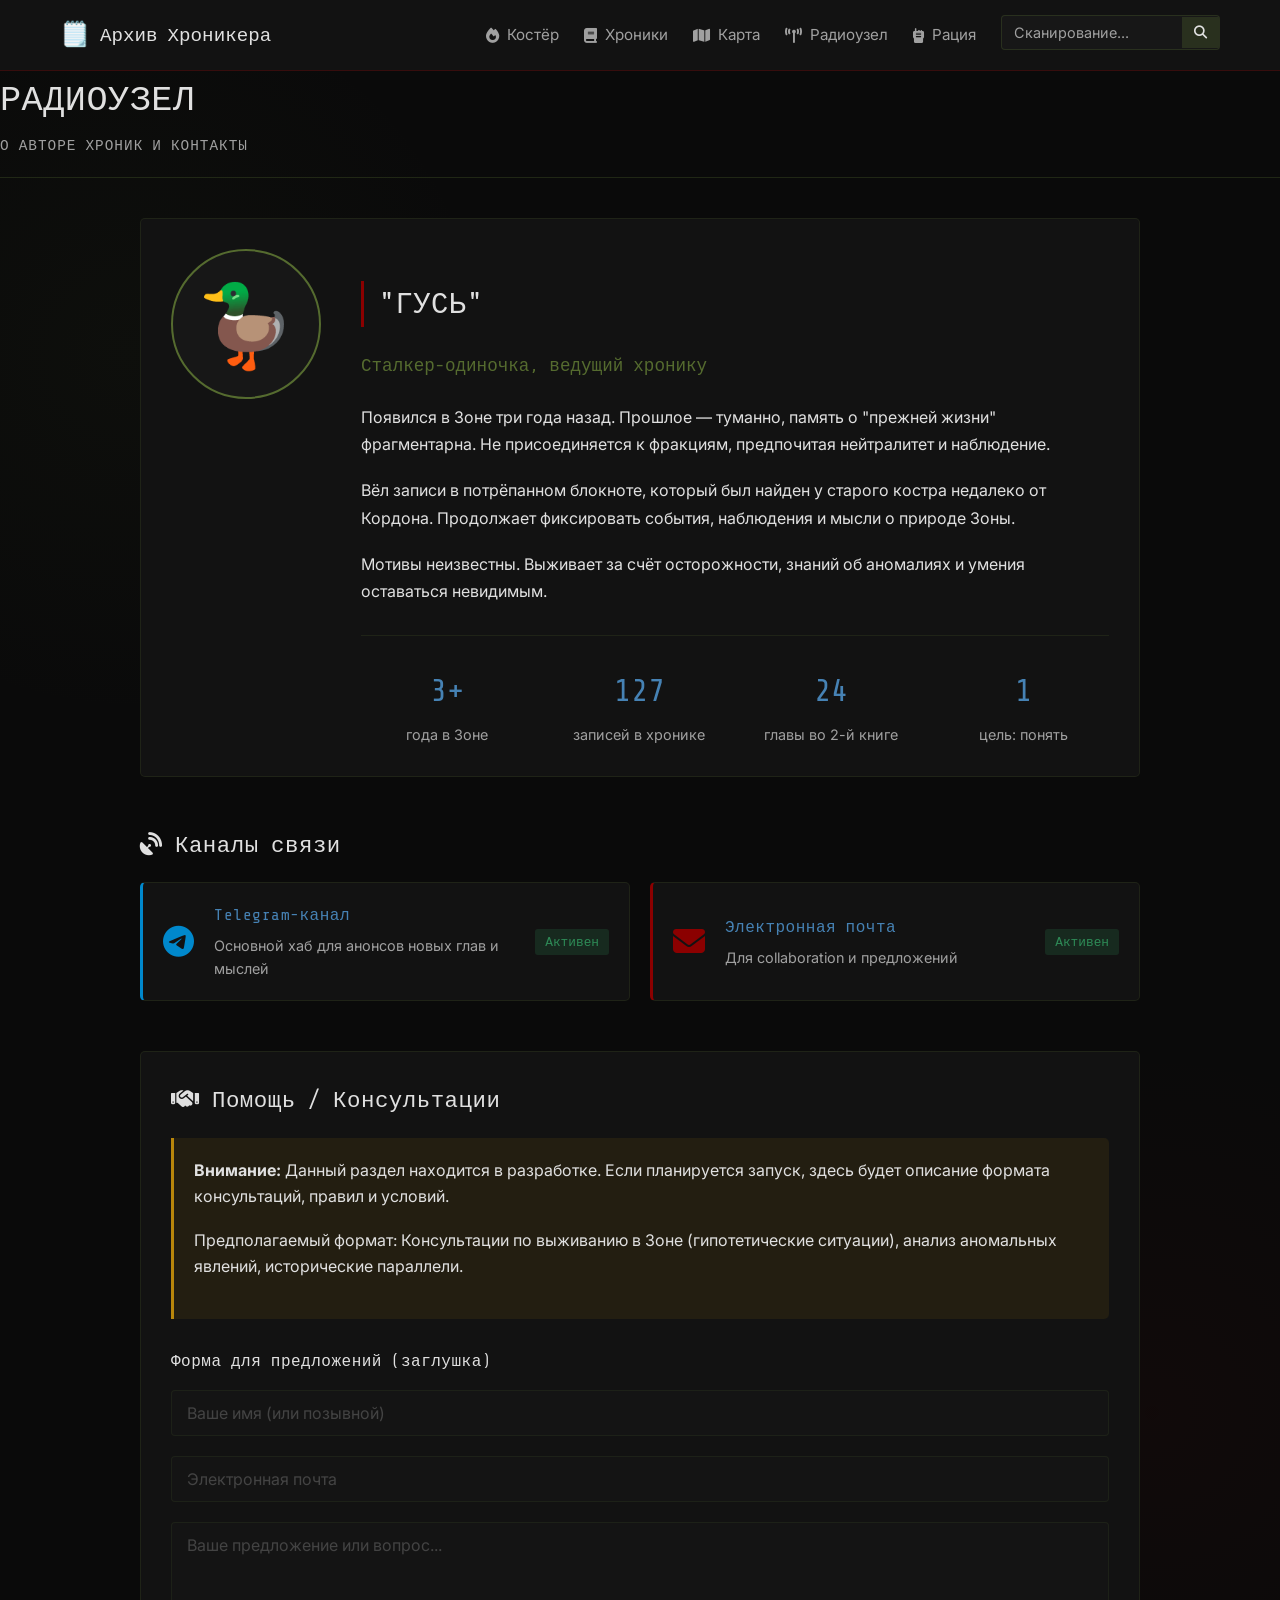
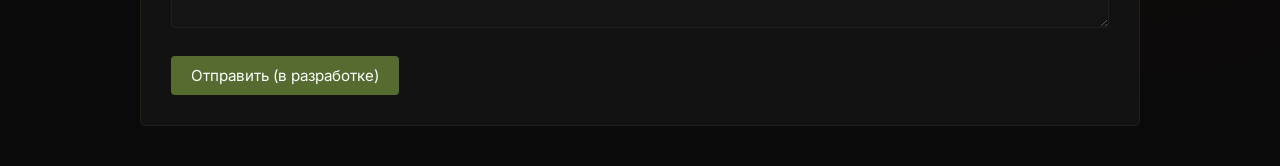
==== author.html @ e837e948 "Add files via upload" ====
<!DOCTYPE html>
<html lang="ru">
<head>
    <meta charset="UTF-8">
    <meta name="viewport" content="width=device-width, initial-scale=1.0">
    <title>Архив Хроникера | Другая Реальность</title>
    <link rel="stylesheet" href="style.css">
    <link rel="preconnect" href="https://fonts.googleapis.com">
    <link rel="preconnect" href="https://fonts.gstatic.com" crossorigin>
    <link href="https://fonts.googleapis.com/css2?family=Share+Tech+Mono&family=Inter:wght@300;400;500;600;700&display=swap" rel="stylesheet">
    <link rel="stylesheet" href="https://cdnjs.cloudflare.com/ajax/libs/font-awesome/6.4.0/css/all.min.css">
    <link rel="icon" type="image/x-icon" href="data:image/svg+xml,<svg xmlns=%22http://www.w3.org/2000/svg%22 viewBox=%220 0 100 100%22><text y=%22.9em%22 font-size=%2290%22>🗒️</text></svg>">
</head>
<body>
        <!-- Навигация -->
    <nav class="main-nav">
        <div class="container nav-container">
            <div class="logo">
                <a href="index.html" class="logo-link">
                    <span class="logo-icon">🗒️</span>
                    <span class="logo-text">Архив Хроникера</span>
                </a>
            </div>
            
            <button class="mobile-menu-btn" id="mobileMenuBtn">
                <i class="fas fa-bars"></i>
            </button>
            
            <ul class="nav-menu" id="navMenu">
                <li><a href="index.html"><i class="fas fa-fire"></i> Костёр</a></li>
                <li><a href="books.html"><i class="fas fa-book"></i> Хроники</a></li>
                <li><a href="world.html"><i class="fas fa-map"></i> Карта</a></li>
                <li><a href="author.html"><i class="fas fa-broadcast-tower"></i> Радиоузел</a></li>
                <li><a href="blog.html"><i class="fas fa-walkie-talkie"></i> Рация</a></li>
                <li class="search-item">
                    <div class="search-box">
                        <input type="text" id="searchInput" placeholder="Сканирование...">
                        <button id="searchBtn"><i class="fas fa-search"></i></button>
                    </div>
                </li>
            </ul>
        </div>
    </nav>

            <!-- Страница автора - Радиоузел -->
            <header class="page-header">
                <h1>РАДИОУЗЕЛ</h1>
                <div class="page-subtitle">О АВТОРЕ ХРОНИК И КОНТАКТЫ</div>
            </header>
            
            <div class="author-container">
                <div class="author-profile">
                    <div class="author-avatar">
                        <div class="avatar-icon">🦆</div>
                    </div>
                    
                    <div class="author-info">
                        <h2>"ГУСЬ"</h2>
                        <div class="author-tagline">Сталкер-одиночка, ведущий хронику</div>
                        
                        <div class="author-bio">
                            <p>Появился в Зоне три года назад. Прошлое — туманно, память о "прежней жизни" фрагментарна. Не присоединяется к фракциям, предпочитая нейтралитет и наблюдение.</p>
                            <p>Вёл записи в потрёпанном блокноте, который был найден у старого костра недалеко от Кордона. Продолжает фиксировать события, наблюдения и мысли о природе Зоны.</p>
                            <p>Мотивы неизвестны. Выживает за счёт осторожности, знаний об аномалиях и умения оставаться невидимым.</p>
                        </div>
                        
                        <div class="author-stats">
                            <div class="stat">
                                <div class="stat-number">3+</div>
                                <div class="stat-label">года в Зоне</div>
                            </div>
                            <div class="stat">
                                <div class="stat-number">127</div>
                                <div class="stat-label">записей в хронике</div>
                            </div>
                            <div class="stat">
                                <div class="stat-number">24</div>
                                <div class="stat-label">главы во 2-й книге</div>
                            </div>
                            <div class="stat">
                                <div class="stat-number">1</div>
                                <div class="stat-label">цель: понять</div>
                            </div>
                        </div>
                    </div>
                </div>
                
                <div class="author-connections">
                    <h3><i class="fas fa-satellite-dish"></i> Каналы связи</h3>
                    
                    <div class="connections-grid">
                        <a href="#" class="connection-card telegram">
                            <div class="connection-icon"><i class="fab fa-telegram"></i></div>
                            <div class="connection-info">
                                <h4>Telegram-канал</h4>
                                <p>Основной хаб для анонсов новых глав и мыслей</p>
                            </div>
                            <div class="connection-status active">Активен</div>
                        </a>
                        
                        <a href="#" class="connection-card email">
                            <div class="connection-icon"><i class="fas fa-envelope"></i></div>
                            <div class="connection-info">
                                <h4>Электронная почта</h4>
                                <p>Для collaboration и предложений</p>
                            </div>
                            <div class="connection-status active">Активен</div>
                        </a>
                    </div>
                </div>
                
                <div class="author-help">
                    <h3><i class="fas fa-handshake"></i> Помощь / Консультации</h3>
                    <div class="help-notice">
                        <p><strong>Внимание:</strong> Данный раздел находится в разработке. Если планируется запуск, здесь будет описание формата консультаций, правил и условий.</p>
                        <p>Предполагаемый формат: Консультации по выживанию в Зоне (гипотетические ситуации), анализ аномальных явлений, исторические параллели.</p>
                    </div>
                    
                    <div class="help-form">
                        <h4>Форма для предложений (заглушка)</h4>
                        <div class="form-group">
                            <input type="text" placeholder="Ваше имя (или позывной)" disabled>
                        </div>
                        <div class="form-group">
                            <input type="email" placeholder="Электронная почта" disabled>
                        </div>
                        <div class="form-group">
                            <textarea placeholder="Ваше предложение или вопрос..." rows="4" disabled></textarea>
                        </div>
                        <button class="btn btn-secondary" disabled>Отправить (в разработке)</button>
                    </div>
                </div>
            </div>
</body>
</html>
---- style.css ----
/* style.css */
:root {
    /* Цветовая палитра из концепции */
    --color-bg: #0a0a0a;
    --color-bg-secondary: #121212;
    --color-text: #e0e0e0;
    --color-text-secondary: #a0a0a0;
    --color-accent-rust: #8B0000;
    --color-accent-olive: #556B2F;
    --color-accent-steel: #4682B4;
    --color-accent-dark: #1a1a1a;
    --color-danger: #8B0000;
    --color-warning: #B8860B;
    --color-safe: #2E8B57;
    --color-unknown: #696969;
    
    /* Шрифты */
    --font-heading: 'Share Tech Mono', monospace;
    --font-body: 'Inter', sans-serif;
    
    /* Эффекты */
    --shadow: 0 4px 12px rgba(0, 0, 0, 0.5);
    --shadow-glow: 0 0 15px rgba(139, 0, 0, 0.3);
    --transition: all 0.3s ease;
}

/* Сброс и базовые стили */
* {
    margin: 0;
    padding: 0;
    box-sizing: border-box;
}

body {
    font-family: var(--font-body);
    background-color: var(--color-bg);
    color: var(--color-text);
    line-height: 1.6;
    background-image: 
        radial-gradient(circle at 10% 20%, rgba(85, 107, 47, 0.05) 0%, transparent 20%),
        radial-gradient(circle at 90% 80%, rgba(139, 0, 0, 0.05) 0%, transparent 20%);
    min-height: 100vh;
    overflow-x: hidden;
}

.container {
    width: 100%;
    max-width: 1200px;
    margin: 0 auto;
    padding: 0 20px;
}

/* Типография */
h1, h2, h3, h4, h5, h6 {
    font-family: var(--font-heading);
    font-weight: 400;
    letter-spacing: 0.5px;
    margin-bottom: 1rem;
}

h1 {
    font-size: 2.2rem;
    color: var(--color-text);
    text-transform: uppercase;
}

h2 {
    font-size: 1.8rem;
    border-left: 3px solid var(--color-accent-rust);
    padding-left: 15px;
    margin-top: 2rem;
    margin-bottom: 1.5rem;
}

h3 {
    font-size: 1.4rem;
    color: var(--color-text);
}

p {
    margin-bottom: 1.2rem;
}

a {
    color: var(--color-accent-steel);
    text-decoration: none;
    transition: var(--transition);
}

a:hover {
    color: var(--color-text);
    text-shadow: 0 0 5px rgba(70, 130, 180, 0.5);
}

/* Навигация */
.main-nav {
    background-color: var(--color-bg-secondary);
    border-bottom: 1px solid rgba(139, 0, 0, 0.3);
    padding: 15px 0;
    position: sticky;
    top: 0;
    z-index: 100;
    backdrop-filter: blur(5px);
}

.nav-container {
    display: flex;
    justify-content: space-between;
    align-items: center;
}

.logo-link {
    display: flex;
    align-items: center;
    gap: 10px;
    font-family: var(--font-heading);
    font-size: 1.2rem;
    color: var(--color-text);
}

.logo-icon {
    font-size: 1.5rem;
}

.logo-text {
    font-weight: 500;
}

.nav-menu {
    display: flex;
    list-style: none;
    gap: 25px;
}

.nav-menu a {
    color: var(--color-text-secondary);
    display: flex;
    align-items: center;
    gap: 8px;
    font-size: 0.95rem;
    padding: 8px 0;
    position: relative;
}

.nav-menu a:hover {
    color: var(--color-text);
}

.nav-menu a::after {
    content: '';
    position: absolute;
    bottom: 0;
    left: 0;
    width: 0;
    height: 2px;
    background-color: var(--color-accent-rust);
    transition: var(--transition);
}

.nav-menu a:hover::after {
    width: 100%;
}

.search-box {
    display: flex;
    align-items: center;
    background-color: rgba(26, 26, 26, 0.8);
    border: 1px solid rgba(85, 107, 47, 0.3);
    border-radius: 4px;
    overflow: hidden;
}

.search-box input {
    background: transparent;
    border: none;
    color: var(--color-text);
    padding: 8px 12px;
    width: 180px;
    font-family: var(--font-body);
    font-size: 0.9rem;
}

.search-box input::placeholder {
    color: var(--color-text-secondary);
}

.search-box button {
    background-color: rgba(85, 107, 47, 0.3);
    border: none;
    color: var(--color-text);
    padding: 8px 12px;
    cursor: pointer;
    transition: var(--transition);
}

.search-box button:hover {
    background-color: rgba(85, 107, 47, 0.5);
}

.mobile-menu-btn {
    display: none;
    background: none;
    border: none;
    color: var(--color-text);
    font-size: 1.5rem;
    cursor: pointer;
}

/* Основной контент */
.main-content {
    padding: 40px 0;
    min-height: calc(100vh - 200px);
}

.page {
    display: none;
}

.page.active {
    display: block;
    animation: fadeIn 0.5s ease;
}

@keyframes fadeIn {
    from { opacity: 0; }
    to { opacity: 1; }
}

.page-header {
    margin-bottom: 40px;
    padding-bottom: 20px;
    border-bottom: 1px solid rgba(85, 107, 47, 0.3);
}

.page-subtitle {
    font-family: var(--font-heading);
    color: var(--color-text-secondary);
    font-size: 0.9rem;
    letter-spacing: 1px;
    margin-top: -10px;
}

/* Стили для главной страницы */
.campfire-container {
    position: relative;
    margin-bottom: 40px;
}

.campfire-glow {
    position: absolute;
    top: 50%;
    left: 50%;
    transform: translate(-50%, -50%);
    width: 300px;
    height: 300px;
    background: radial-gradient(circle, rgba(139, 0, 0, 0.1) 0%, transparent 70%);
    z-index: -1;
}

.section-label {
    display: flex;
    align-items: center;
    gap: 10px;
    margin-bottom: 20px;
    font-family: var(--font-heading);
    font-size: 0.9rem;
    color: var(--color-accent-olive);
    text-transform: uppercase;
    letter-spacing: 1px;
}

.label-icon {
    font-size: 1rem;
}

.latest-chapter {
    margin-bottom: 50px;
}

.chapter-card {
    background-color: var(--color-bg-secondary);
    border: 1px solid rgba(85, 107, 47, 0.2);
    border-radius: 5px;
    padding: 25px;
    box-shadow: var(--shadow);
    transition: var(--transition);
}

.chapter-card:hover {
    border-color: rgba(139, 0, 0, 0.3);
    box-shadow: var(--shadow-glow);
}

.chapter-header {
    margin-bottom: 20px;
}

.chapter-meta {
    display: flex;
    gap: 20px;
    margin-top: 10px;
    font-size: 0.9rem;
    color: var(--color-text-secondary);
}

.meta-item {
    display: flex;
    align-items: center;
    gap: 5px;
}

.chapter-excerpt {
    margin-bottom: 25px;
    line-height: 1.7;
}

.chapter-excerpt p {
    margin-bottom: 15px;
}

.chapter-actions {
    display: flex;
    gap: 15px;
}

.campfire-thought {
    margin-bottom: 50px;
}

.thought-content {
    background-color: rgba(26, 26, 26, 0.7);
    border-left: 3px solid var(--color-accent-rust);
    padding: 25px;
    font-style: italic;
    line-height: 1.7;
    position: relative;
    overflow: hidden;
}

.thought-content::before {
    content: '"';
    position: absolute;
    top: 10px;
    left: 10px;
    font-size: 4rem;
    color: rgba(139, 0, 0, 0.2);
    font-family: serif;
    line-height: 1;
}

.thought-text {
    min-height: 120px;
    font-size: 1.1rem;
    position: relative;
    padding-left: 10px;
}

.cursor {
    animation: blink 1s infinite;
    color: var(--color-accent-rust);
}

@keyframes blink {
    0%, 50% { opacity: 1; }
    51%, 100% { opacity: 0; }
}

.thought-meta {
    display: flex;
    justify-content: space-between;
    margin-top: 20px;
    font-size: 0.85rem;
    color: var(--color-text-secondary);
    border-top: 1px solid rgba(85, 107, 47, 0.2);
    padding-top: 15px;
}

.thought-location {
    display: flex;
    align-items: center;
    gap: 5px;
}

.campfire-guides {
    margin-bottom: 40px;
}

.guide-buttons {
    display: grid;
    grid-template-columns: repeat(auto-fit, minmax(300px, 1fr));
    gap: 20px;
}

.guide-btn {
    display: flex;
    align-items: center;
    gap: 20px;
    background-color: var(--color-bg-secondary);
    border: 1px solid rgba(85, 107, 47, 0.2);
    border-radius: 5px;
    padding: 25px;
    transition: var(--transition);
}

.guide-btn:hover {
    border-color: var(--color-accent-steel);
    transform: translateY(-5px);
    box-shadow: var(--shadow);
}

.guide-icon {
    font-size: 2rem;
    color: var(--color-accent-steel);
}

.guide-text h3 {
    margin-bottom: 5px;
}

.guide-text p {
    font-size: 0.9rem;
    color: var(--color-text-secondary);
    margin-bottom: 0;
}

.site-status {
    display: flex;
    justify-content: center;
    gap: 30px;
    flex-wrap: wrap;
    margin-top: 40px;
    padding-top: 30px;
    border-top: 1px solid rgba(85, 107, 47, 0.2);
}

.status-item {
    display: flex;
    flex-direction: column;
    align-items: center;
    gap: 10px;
}

.status-icon {
    width: 50px;
    height: 50px;
    display: flex;
    align-items: center;
    justify-content: center;
    background-color: rgba(26, 26, 26, 0.7);
    border-radius: 50%;
    font-size: 1.5rem;
}

.status-icon.active {
    color: var(--color-safe);
}

.status-icon.warning {
    color: var(--color-warning);
}

.status-text {
    font-size: 0.9rem;
    color: var(--color-text-secondary);
    text-align: center;
}

/* Кнопки */
.btn {
    display: inline-flex;
    align-items: center;
    justify-content: center;
    gap: 8px;
    padding: 10px 20px;
    font-family: var(--font-body);
    font-size: 0.95rem;
    border: none;
    border-radius: 4px;
    cursor: pointer;
    transition: var(--transition);
    text-align: center;
}

.btn-primary {
    background-color: var(--color-accent-rust);
    color: white;
}

.btn-primary:hover {
    background-color: #a00;
    box-shadow: var(--shadow-glow);
}

.btn-secondary {
    background-color: var(--color-accent-olive);
    color: white;
}

.btn-secondary:hover {
    background-color: #6b8e23;
}

.btn-outline {
    background-color: transparent;
    border: 1px solid var(--color-accent-olive);
    color: var(--color-text);
}

.btn-outline:hover {
    background-color: rgba(85, 107, 47, 0.1);
    border-color: var(--color-accent-steel);
}

.btn-telegram {
    background-color: #0088cc;
    color: white;
    width: 100%;
    margin-top: 10px;
}

.btn-telegram:hover {
    background-color: #0077b5;
}

/* Страница книг */
.books-container {
    display: grid;
    grid-template-columns: repeat(auto-fit, minmax(500px, 1fr));
    gap: 30px;
    margin-bottom: 50px;
}

@media (max-width: 1100px) {
    .books-container {
        grid-template-columns: 1fr;
    }
}

.book-card {
    background-color: var(--color-bg-secondary);
    border: 1px solid rgba(85, 107, 47, 0.2);
    border-radius: 5px;
    padding: 30px;
    transition: var(--transition);
}

.book-card:hover {
    border-color: rgba(139, 0, 0, 0.3);
}

.book-card.active-book {
    border-color: var(--color-accent-rust);
    box-shadow: var(--shadow-glow);
}

.book-header {
    display: flex;
    flex-direction: column;
    align-items: flex-start;
    gap: 10px;
    margin-bottom: 20px;
}

.book-icon {
    font-size: 2rem;
    margin-bottom: 10px;
    color: var(--color-accent-steel);
}

.book-status {
    font-family: var(--font-heading);
    font-size: 0.85rem;
    padding: 5px 10px;
    border-radius: 3px;
    display: inline-block;
}

.book-status.completed {
    background-color: rgba(46, 139, 87, 0.2);
    color: var(--color-safe);
    border: 1px solid rgba(46, 139, 87, 0.3);
}

.book-status.in-progress {
    background-color: rgba(184, 134, 11, 0.2);
    color: var(--color-warning);
    border: 1px solid rgba(184, 134, 11, 0.3);
}

.chapter-list {
    margin: 25px 0;
}

.chapter-list h3 {
    font-size: 1.1rem;
    margin-bottom: 15px;
    color: var(--color-text-secondary);
}

.chapter-list ul {
    list-style: none;
}

.chapter-list li {
    margin-bottom: 10px;
    border-bottom: 1px solid rgba(85, 107, 47, 0.1);
    padding-bottom: 10px;
}

.chapter-list li:last-child {
    border-bottom: none;
}

.chapter-list a {
    display: flex;
    justify-content: space-between;
    align-items: center;
    color: var(--color-text);
    padding: 8px 0;
}

.chapter-list a:hover {
    color: var(--color-accent-steel);
}

.chapter-number {
    font-family: var(--font-heading);
    color: var(--color-accent-olive);
    font-size: 0.9rem;
    width: 80px;
}

.new-chapter {
    background-color: rgba(139, 0, 0, 0.05);
    border-left: 3px solid var(--color-accent-rust);
    padding-left: 15px;
    margin-left: -15px;
}

.new-badge {
    background-color: var(--color-accent-rust);
    color: white;
    font-size: 0.7rem;
    padding: 2px 8px;
    border-radius: 10px;
    font-family: var(--font-heading);
}

.book-actions {
    display: flex;
    gap: 15px;
    margin-top: 25px;
}

.archive-sections {
    display: grid;
    grid-template-columns: repeat(auto-fit, minmax(300px, 1fr));
    gap: 30px;
    margin-top: 40px;
}

.archive-card {
    background-color: rgba(26, 26, 26, 0.7);
    border: 1px solid rgba(85, 107, 47, 0.2);
    border-radius: 5px;
    padding: 25px;
    display: flex;
    flex-direction: column;
    align-items: center;
    text-align: center;
    transition: var(--transition);
}

.archive-card:hover {
    border-color: var(--color-accent-steel);
    transform: translateY(-5px);
}

.archive-icon {
    font-size: 2.5rem;
    margin-bottom: 20px;
    color: var(--color-accent-steel);
}

.archive-card h3 {
    margin-bottom: 15px;
}

.archive-card p {
    color: var(--color-text-secondary);
    margin-bottom: 20px;
    font-size: 0.95rem;
}

.archive-count {
    font-family: var(--font-heading);
    color: var(--color-accent-olive);
    margin-bottom: 20px;
    font-size: 1.2rem;
}

.archive-btn {
    width: 100%;
}

/* Страница мира */
.world-navigation {
    margin-bottom: 30px;
}

.world-nav-tabs {
    display: flex;
    flex-wrap: wrap;
    gap: 10px;
    border-bottom: 1px solid rgba(85, 107, 47, 0.3);
    padding-bottom: 10px;
}

.world-tab {
    background-color: transparent;
    border: 1px solid rgba(85, 107, 47, 0.3);
    color: var(--color-text-secondary);
    padding: 10px 20px;
    font-family: var(--font-heading);
    font-size: 0.9rem;
    cursor: pointer;
    transition: var(--transition);
    border-radius: 4px 4px 0 0;
}

.world-tab:hover {
    background-color: rgba(85, 107, 47, 0.1);
    color: var(--color-text);
}

.world-tab.active {
    background-color: rgba(139, 0, 0, 0.2);
    border-color: var(--color-accent-rust);
    color: var(--color-text);
    position: relative;
}

.world-tab.active::after {
    content: '';
    position: absolute;
    bottom: -11px;
    left: 0;
    width: 100%;
    height: 2px;
    background-color: var(--color-accent-rust);
}

.world-tab-content {
    display: none;
    animation: fadeIn 0.5s ease;
}

.world-tab-content.active {
    display: block;
}

.factions-grid {
    display: grid;
    grid-template-columns: repeat(auto-fit, minmax(280px, 1fr));
    gap: 25px;
    margin-top: 30px;
}

.faction-card {
    background-color: var(--color-bg-secondary);
    border: 1px solid rgba(85, 107, 47, 0.2);
    border-radius: 5px;
    overflow: hidden;
    transition: var(--transition);
}

.faction-card:hover {
    transform: translateY(-5px);
    box-shadow: var(--shadow);
}

.faction-header {
    padding: 20px;
    border-bottom: 1px solid rgba(85, 107, 47, 0.2);
}

.faction-header.duty {
    background-color: rgba(139, 0, 0, 0.1);
}

.faction-header.freedom {
    background-color: rgba(46, 139, 87, 0.1);
}

.faction-header.monolith {
    background-color: rgba(128, 128, 128, 0.1);
}

.faction-header.will {
    background-color: rgba(70, 130, 180, 0.1);
}

.faction-header h3 {
    margin-bottom: 10px;
    font-size: 1.3rem;
}

.faction-status {
    font-family: var(--font-heading);
    font-size: 0.8rem;
    display: inline-block;
    padding: 3px 10px;
    border-radius: 3px;
}

.faction-status.alive {
    background-color: rgba(46, 139, 87, 0.2);
    color: var(--color-safe);
}

.faction-status.active {
    background-color: rgba(184, 134, 11, 0.2);
    color: var(--color-warning);
}

.faction-status.unknown {
    background-color: rgba(105, 105, 105, 0.2);
    color: var(--color-unknown);
}

.faction-description, .faction-ideology, .faction-quote {
    padding: 15px 20px;
}

.faction-ideology {
    background-color: rgba(26, 26, 26, 0.5);
    border-top: 1px solid rgba(85, 107, 47, 0.2);
    font-size: 0.9rem;
}

.faction-quote {
    border-top: 1px solid rgba(85, 107, 47, 0.2);
    font-style: italic;
    color: var(--color-text-secondary);
    font-size: 0.95rem;
}

.locations-grid {
    display: grid;
    grid-template-columns: repeat(auto-fit, minmax(350px, 1fr));
    gap: 30px;
    margin-top: 30px;
}

.location-card {
    background-color: var(--color-bg-secondary);
    border: 1px solid rgba(85, 107, 47, 0.2);
    border-radius: 5px;
    overflow: hidden;
    transition: var(--transition);
}

.location-card:hover {
    transform: translateY(-5px);
    box-shadow: var(--shadow);
}

.location-image {
    height: 200px;
    background-size: cover;
    background-position: center;
}

.crystal-forest {
    background-image: linear-gradient(rgba(10, 10, 10, 0.7), rgba(10, 10, 10, 0.7)), url('https://images.unsplash.com/photo-1506905925346-21bda4d32df4?ixlib=rb-4.0.3&ixid=M3wxMjA3fDB8MHxwaG90by1wYWdlfHx8fGVufDB8fHx8fA%3D%3D&auto=format&fit=crop&w=1000&q=80');
}

.bar-100 {
    background-image: linear-gradient(rgba(10, 10, 10, 0.7), rgba(10, 10, 10, 0.7)), url('https://images.unsplash.com/photo-1514933651103-005eec06c04b?ixlib=rb-4.0.3&ixid=M3wxMjA3fDB8MHxwaG90by1wYWdlfHx8fGVufDB8fHx8fA%3D%3D&auto=format&fit=crop&w=1000&q=80');
}

.jupiter {
    background-image: linear-gradient(rgba(10, 10, 10, 0.7), rgba(10, 10, 10, 0.7)), url('https://images.unsplash.com/photo-1581094794329-c8112a89af12?ixlib=rb-4.0.3&ixid=M3wxMjA3fDB8MHxwaG90by1wYWdlfHx8fGVufDB8fHx8fA%3D%3D&auto=format&fit=crop&w=1000&q=80');
}

.location-content {
    padding: 25px;
}

.location-content h3 {
    margin-bottom: 10px;
}

.location-danger {
    font-family: var(--font-heading);
    font-size: 0.8rem;
    display: inline-block;
    padding: 3px 10px;
    border-radius: 3px;
    margin-bottom: 15px;
}

.location-danger.high {
    background-color: rgba(139, 0, 0, 0.2);
    color: var(--color-danger);
}

.location-danger.medium {
    background-color: rgba(184, 134, 11, 0.2);
    color: var(--color-warning);
}

.location-danger.low {
    background-color: rgba(46, 139, 87, 0.2);
    color: var(--color-safe);
}

.location-features {
    display: flex;
    flex-wrap: wrap;
    gap: 10px;
    margin-top: 20px;
}

.feature {
    display: flex;
    align-items: center;
    gap: 5px;
    font-size: 0.85rem;
    color: var(--color-text-secondary);
}

/* Страница автора */
.author-container {
    max-width: 1000px;
    margin: 0 auto;
}

.author-profile {
    display: flex;
    gap: 40px;
    margin-bottom: 50px;
    background-color: var(--color-bg-secondary);
    border: 1px solid rgba(85, 107, 47, 0.2);
    border-radius: 5px;
    padding: 30px;
}

@media (max-width: 768px) {
    .author-profile {
        flex-direction: column;
    }
}

.author-avatar {
    flex-shrink: 0;
}

.avatar-icon {
    font-size: 5rem;
    width: 150px;
    height: 150px;
    display: flex;
    align-items: center;
    justify-content: center;
    background-color: rgba(26, 26, 26, 0.7);
    border-radius: 50%;
    border: 2px solid var(--color-accent-olive);
}

.author-info {
    flex-grow: 1;
}

.author-tagline {
    font-family: var(--font-heading);
    color: var(--color-accent-olive);
    margin-bottom: 25px;
    font-size: 1.1rem;
}

.author-bio {
    margin-bottom: 30px;
    line-height: 1.7;
}

.author-stats {
    display: grid;
    grid-template-columns: repeat(auto-fit, minmax(120px, 1fr));
    gap: 20px;
    margin-top: 30px;
    padding-top: 30px;
    border-top: 1px solid rgba(85, 107, 47, 0.2);
}

.stat {
    display: flex;
    flex-direction: column;
    align-items: center;
    text-align: center;
}

.stat-number {
    font-family: var(--font-heading);
    font-size: 2rem;
    color: var(--color-accent-steel);
    margin-bottom: 5px;
}

.stat-label {
    font-size: 0.9rem;
    color: var(--color-text-secondary);
}

.author-connections {
    margin-bottom: 50px;
}

.connections-grid {
    display: grid;
    grid-template-columns: repeat(auto-fit, minmax(300px, 1fr));
    gap: 20px;
    margin-top: 20px;
}

.connection-card {
    display: flex;
    align-items: center;
    gap: 20px;
    background-color: var(--color-bg-secondary);
    border: 1px solid rgba(85, 107, 47, 0.2);
    border-radius: 5px;
    padding: 20px;
    transition: var(--transition);
}

.connection-card:hover {
    border-color: var(--color-accent-steel);
    transform: translateY(-3px);
}

.connection-card.telegram {
    border-left: 3px solid #0088cc;
}

.connection-card.email {
    border-left: 3px solid var(--color-accent-rust);
}

.connection-icon {
    font-size: 2rem;
    flex-shrink: 0;
}

.connection-card.telegram .connection-icon {
    color: #0088cc;
}

.connection-card.email .connection-icon {
    color: var(--color-accent-rust);
}

.connection-info {
    flex-grow: 1;
}

.connection-info h4 {
    margin-bottom: 5px;
}

.connection-info p {
    font-size: 0.9rem;
    color: var(--color-text-secondary);
    margin-bottom: 0;
}

.connection-status {
    font-family: var(--font-heading);
    font-size: 0.8rem;
    padding: 3px 10px;
    border-radius: 3px;
    background-color: rgba(46, 139, 87, 0.2);
    color: var(--color-safe);
}

.author-help {
    background-color: var(--color-bg-secondary);
    border: 1px solid rgba(85, 107, 47, 0.2);
    border-radius: 5px;
    padding: 30px;
    margin-bottom: 40px;
}

.help-notice {
    background-color: rgba(184, 134, 11, 0.1);
    border-left: 3px solid var(--color-warning);
    padding: 20px;
    margin: 20px 0;
    border-radius: 0 5px 5px 0;
}

.help-form {
    margin-top: 30px;
}

.form-group {
    margin-bottom: 20px;
}

.form-group input,
.form-group textarea {
    width: 100%;
    background-color: rgba(26, 26, 26, 0.7);
    border: 1px solid rgba(85, 107, 47, 0.3);
    border-radius: 4px;
    color: var(--color-text);
    font-family: var(--font-body);
    font-size: 1rem;
    padding: 12px 15px;
    transition: var(--transition);
}

.form-group input:focus,
.form-group textarea:focus {
    outline: none;
    border-color: var(--color-accent-steel);
    box-shadow: 0 0 0 2px rgba(70, 130, 180, 0.2);
}

.form-group input:disabled,
.form-group textarea:disabled {
    opacity: 0.5;
    cursor: not-allowed;
}

/* Страница блога */
.blog-container {
    display: grid;
    grid-template-columns: 1fr 300px;
    gap: 40px;
}

@media (max-width: 900px) {
    .blog-container {
        grid-template-columns: 1fr;
    }
}

.blog-posts {
    display: flex;
    flex-direction: column;
    gap: 40px;
}

.blog-post {
    background-color: var(--color-bg-secondary);
    border: 1px solid rgba(85, 107, 47, 0.2);
    border-radius: 5px;
    padding: 30px;
    transition: var(--transition);
}

.blog-post:hover {
    border-color: rgba(139, 0, 0, 0.3);
    transform: translateY(-5px);
    box-shadow: var(--shadow);
}

.post-header {
    margin-bottom: 20px;
    padding-bottom: 20px;
    border-bottom: 1px solid rgba(85, 107, 47, 0.2);
}

.post-date {
    font-family: var(--font-heading);
    color: var(--color-accent-olive);
    font-size: 0.9rem;
    margin-bottom: 5px;
}

.post-category {
    display: inline-block;
    background-color: rgba(139, 0, 0, 0.2);
    color: var(--color-accent-rust);
    font-family: var(--font-heading);
    font-size: 0.8rem;
    padding: 3px 10px;
    border-radius: 3px;
    margin-bottom: 15px;
}

.blog-post h2 {
    font-size: 1.5rem;
    border: none;
    padding: 0;
}

.post-excerpt {
    line-height: 1.7;
    margin-bottom: 25px;
}

.post-excerpt ul {
    margin-left: 20px;
    margin-bottom: 15px;
}

.post-excerpt li {
    margin-bottom: 10px;
}

.post-meta {
    display: flex;
    gap: 20px;
    font-size: 0.9rem;
    color: var(--color-text-secondary);
    padding-top: 20px;
    border-top: 1px solid rgba(85, 107, 47, 0.2);
}

.blog-sidebar {
    display: flex;
    flex-direction: column;
    gap: 40px;
}

.sidebar-section {
    background-color: var(--color-bg-secondary);
    border: 1px solid rgba(85, 107, 47, 0.2);
    border-radius: 5px;
    padding: 25px;
}

.sidebar-section h3 {
    margin-bottom: 20px;
    display: flex;
    align-items: center;
    gap: 10px;
    font-size: 1.2rem;
}

.transmission-status {
    display: flex;
    align-items: center;
    gap: 10px;
    margin-bottom: 15px;
}

.status-indicator {
    width: 10px;
    height: 10px;
    background-color: var(--color-safe);
    border-radius: 50%;
    animation: pulse 2s infinite;
}

@keyframes pulse {
    0% { opacity: 1; }
    50% { opacity: 0.5; }
    100% { opacity: 1; }
}

.archive-list {
    list-style: none;
}

.archive-list li {
    margin-bottom: 10px;
    border-bottom: 1px solid rgba(85, 107, 47, 0.1);
    padding-bottom: 10px;
}

.archive-list li:last-child {
    border-bottom: none;
    margin-bottom: 0;
    padding-bottom: 0;
}

.archive-list a {
    display: flex;
    justify-content: space-between;
    color: var(--color-text);
    padding: 5px 0;
}

.archive-list a:hover {
    color: var(--color-accent-steel);
}

.archive-count {
    background-color: rgba(85, 107, 47, 0.2);
    color: var(--color-accent-olive);
    font-size: 0.8rem;
    padding: 2px 8px;
    border-radius: 10px;
    font-family: var(--font-heading);
}

/* Футер */
.main-footer {
    background-color: var(--color-bg-secondary);
    border-top: 1px solid rgba(139, 0, 0, 0.3);
    margin-top: 60px;
}

.footer-container {
    display: grid;
    grid-template-columns: repeat(auto-fit, minmax(250px, 1fr));
    gap: 40px;
    padding: 40px 20px;
}

.footer-section h3 {
    margin-bottom: 20px;
    font-size: 1.2rem;
    border: none;
    padding: 0;
}

.footer-links {
    list-style: none;
}

.footer-links li {
    margin-bottom: 10px;
}

.footer-links a {
    color: var(--color-text-secondary);
    display: flex;
    align-items: center;
    gap: 10px;
}

.footer-links a:hover {
    color: var(--color-text);
}

.warning-text {
    font-size: 0.9rem;
    color: var(--color-text-secondary);
    margin-bottom: 20px;
    display: flex;
    align-items: flex-start;
    gap: 10px;
}

.copyright {
    font-size: 0.85rem;
    color: var(--color-text-secondary);
    margin-top: 20px;
}

.footer-bottom {
    background-color: rgba(26, 26, 26, 0.8);
    padding: 20px 0;
    border-top: 1px solid rgba(85, 107, 47, 0.2);
}

.footer-signal {
    display: flex;
    align-items: center;
    justify-content: center;
    gap: 15px;
    font-family: var(--font-heading);
    font-size: 0.9rem;
    color: var(--color-text-secondary);
}

.signal-icon {
    font-size: 1.2rem;
}

/* Модальное окно */
.modal {
    display: none;
    position: fixed;
    top: 0;
    left: 0;
    width: 100%;
    height: 100%;
    background-color: rgba(10, 10, 10, 0.9);
    z-index: 1000;
    align-items: center;
    justify-content: center;
    animation: fadeIn 0.3s ease;
}

.modal-content {
    background-color: var(--color-bg-secondary);
    border: 1px solid rgba(139, 0, 0, 0.3);
    border-radius: 5px;
    width: 90%;
    max-width: 600px;
    max-height: 80vh;
    overflow: hidden;
    box-shadow: var(--shadow);
}

.modal-header {
    display: flex;
    justify-content: space-between;
    align-items: center;
    padding: 20px 25px;
    background-color: rgba(26, 26, 26, 0.8);
    border-bottom: 1px solid rgba(85, 107, 47, 0.2);
}

.modal-header h3 {
    margin-bottom: 0;
    display: flex;
    align-items: center;
    gap: 10px;
    font-size: 1.3rem;
}

.modal-close {
    background: none;
    border: none;
    color: var(--color-text);
    font-size: 1.8rem;
    cursor: pointer;
    line-height: 1;
    transition: var(--transition);
}

.modal-close:hover {
    color: var(--color-accent-rust);
}

.modal-body {
    padding: 25px;
}

.search-input-group {
    display: flex;
    gap: 10px;
    margin-bottom: 25px;
}

.search-input-group input {
    flex-grow: 1;
    background-color: rgba(26, 26, 26, 0.7);
    border: 1px solid rgba(85, 107, 47, 0.3);
    border-radius: 4px;
    color: var(--color-text);
    font-family: var(--font-body);
    font-size: 1rem;
    padding: 12px 15px;
}

.search-input-group input:focus {
    outline: none;
    border-color: var(--color-accent-steel);
    box-shadow: 0 0 0 2px rgba(70, 130, 180, 0.2);
}

.search-results {
    min-height: 200px;
    border: 1px solid rgba(85, 107, 47, 0.2);
    border-radius: 4px;
    padding: 20px;
    background-color: rgba(26, 26, 26, 0.5);
}

.search-placeholder {
    text-align: center;
    color: var(--color-text-secondary);
    font-style: italic;
    margin-top: 50px;
}

/* Адаптивность */
@media (max-width: 768px) {
    .nav-menu {
        position: fixed;
        top: 70px;
        left: 0;
        width: 100%;
        background-color: var(--color-bg-secondary);
        flex-direction: column;
        padding: 20px;
        gap: 0;
        border-top: 1px solid rgba(139, 0, 0, 0.3);
        box-shadow: 0 10px 20px rgba(0, 0, 0, 0.5);
        display: none;
    }
    
    .nav-menu.active {
        display: flex;
    }
    
    .nav-menu li {
        width: 100%;
    }
    
    .nav-menu a {
        padding: 15px 0;
        border-bottom: 1px solid rgba(85, 107, 47, 0.1);
        width: 100%;
    }
    
    .nav-menu li:last-child a {
        border-bottom: none;
    }
    
    .search-box {
        width: 100%;
        margin-top: 15px;
    }
    
    .search-box input {
        width: 100%;
    }
    
    .mobile-menu-btn {
        display: block;
    }
    
    .guide-buttons {
        grid-template-columns: 1fr;
    }
    
    .books-container {
        grid-template-columns: 1fr;
    }
    
    .locations-grid {
        grid-template-columns: 1fr;
    }
    
    .world-nav-tabs {
        flex-direction: column;
    }
    
    .world-tab {
        text-align: left;
        border-radius: 4px;
    }
    
    .world-tab.active::after {
        display: none;
    }
    
    .factions-grid {
        grid-template-columns: 1fr;
    }
}
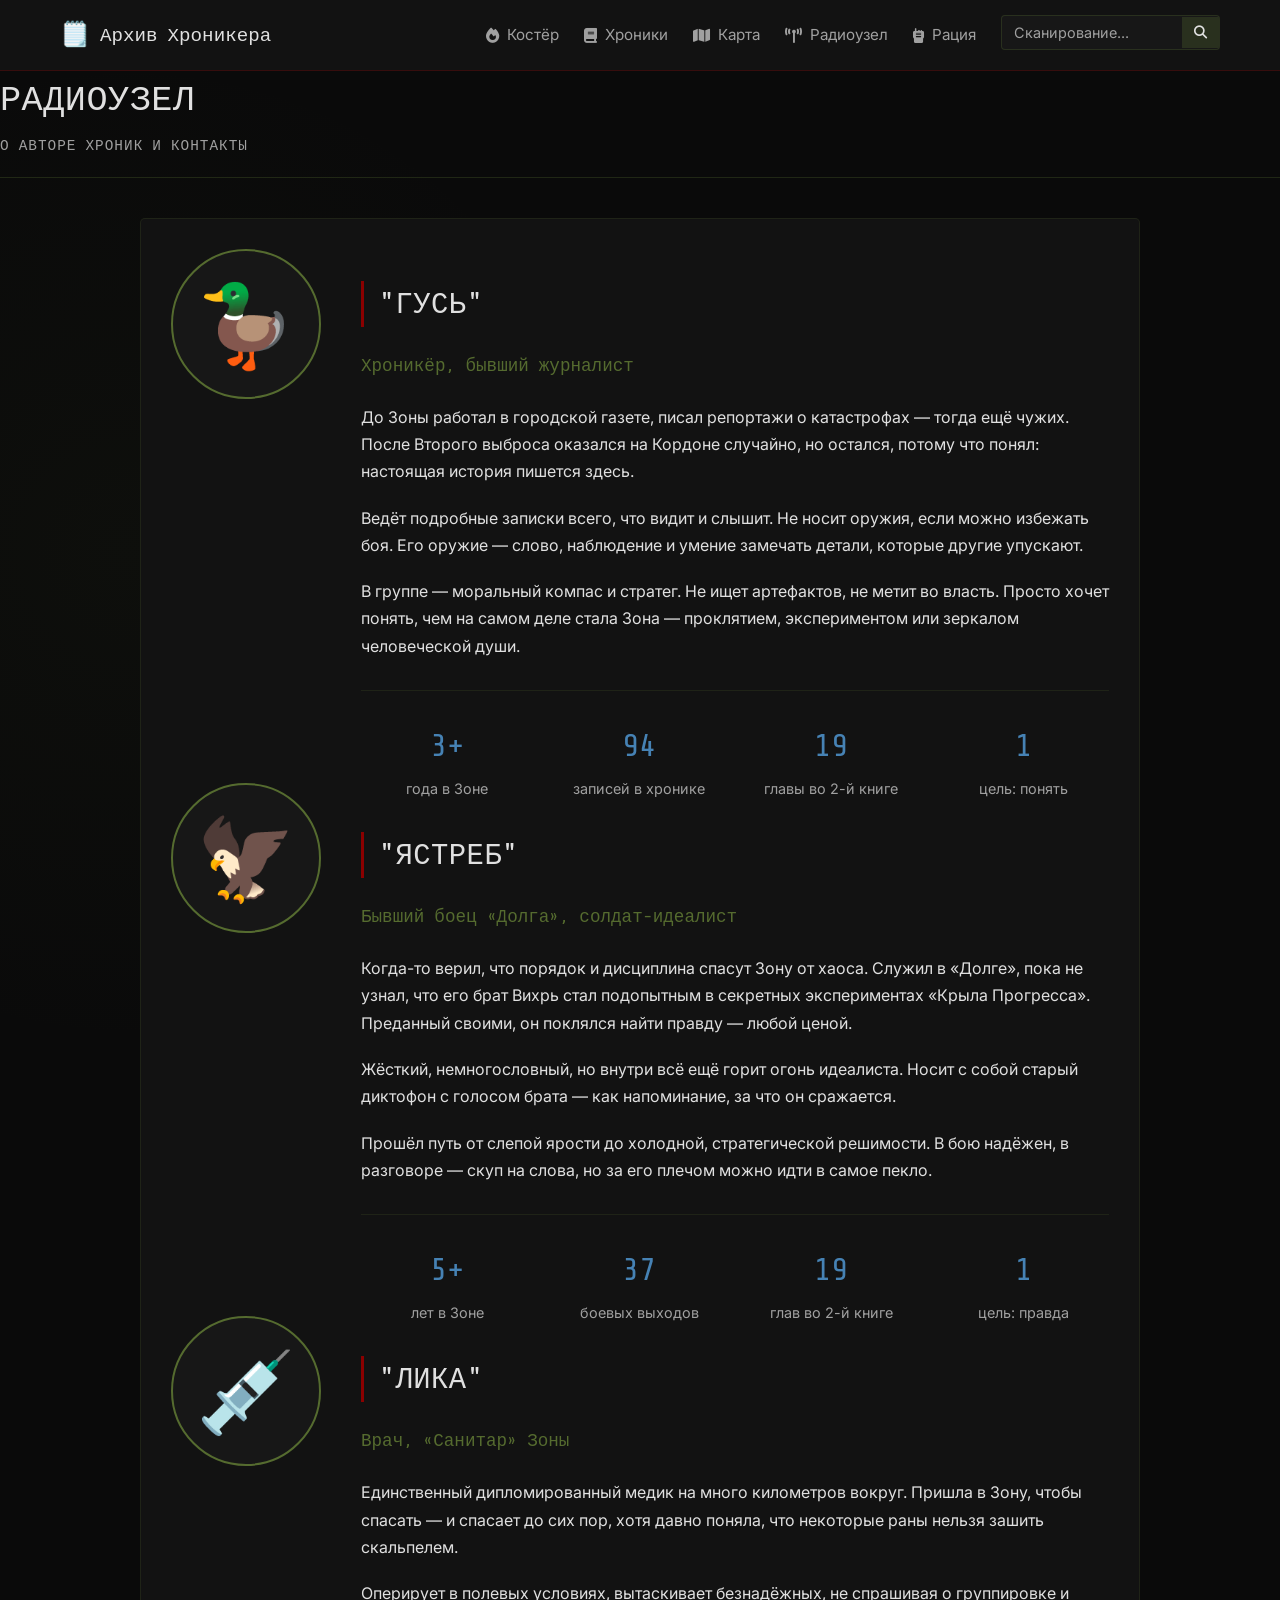
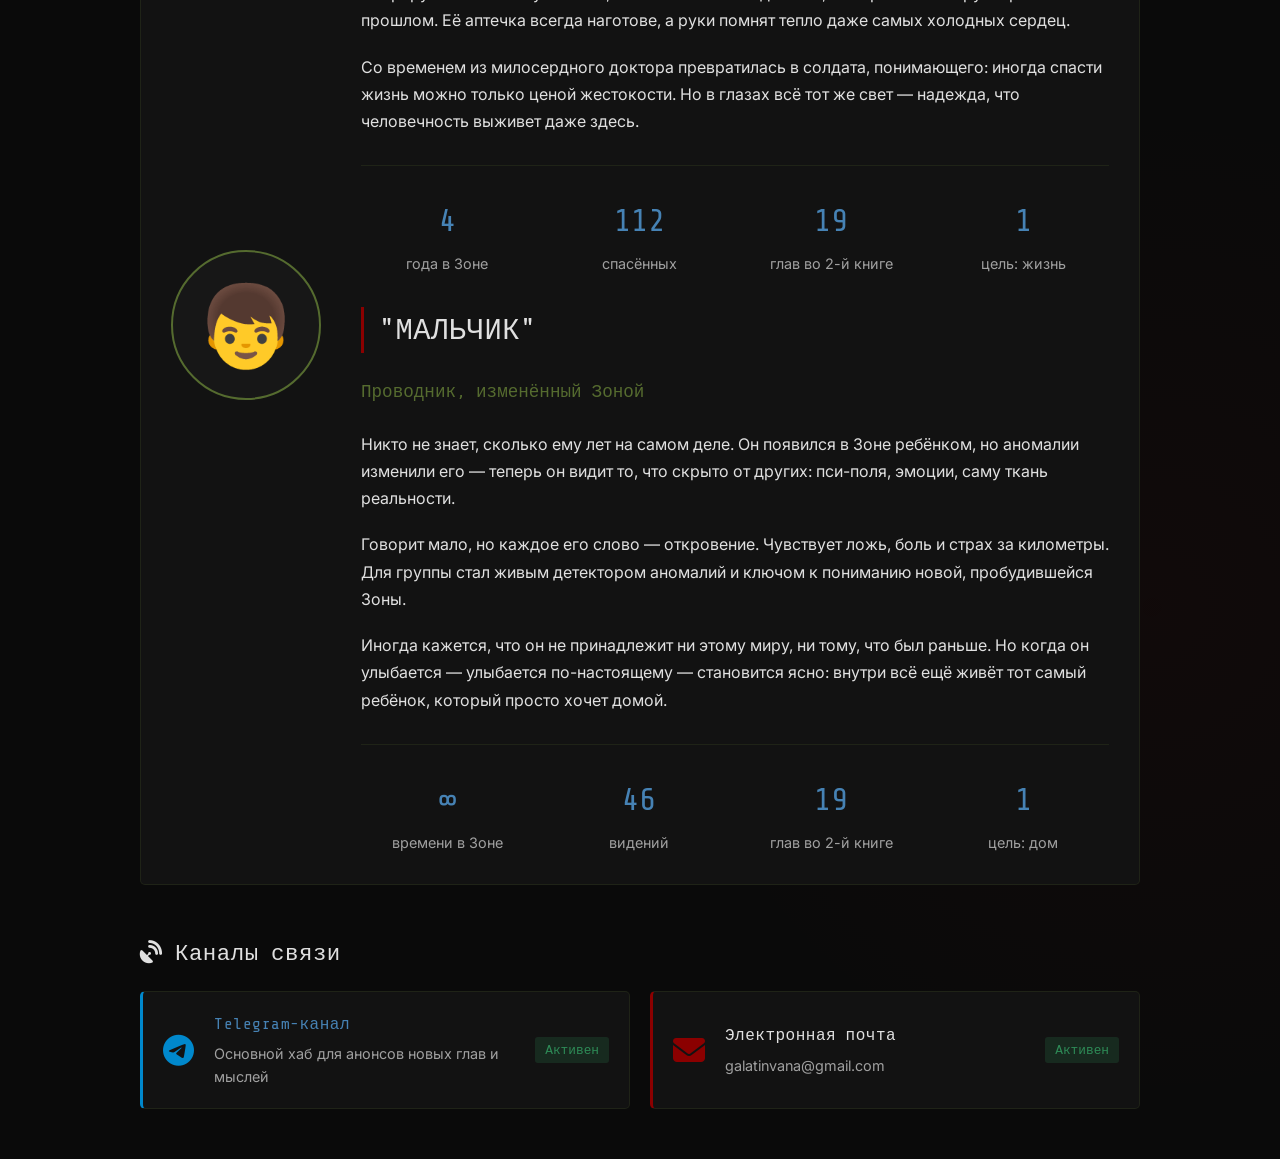
==== commit 3f2ecce1: "Add files via upload" ====
--- a/author.html
+++ b/author.html
@@ -51,30 +51,32 @@
             <div class="author-container">
                 <div class="author-profile">
                     <div class="author-avatar">
-                        <div class="avatar-icon">🦆</div>
+                        <div class="avatar-icon">🦆</div><br><br><br><br><br><br><br><br><br><br><br><br><br><br><br>  <!-- для Гуся -->
+                        <div class="avatar-icon">🦅</div><br><br><br><br><br><br><br><br><br><br><br><br><br><br><br> <!-- для Ястреба -->
+                        <div class="avatar-icon">💉</div><br><br><br><br><br><br><br><br><br><br><br><br><br><br><br> <!-- для Лики -->
+                        <div class="avatar-icon">👦</div>  <!-- для Мальчика -->
+                        
                     </div>
-                    
                     <div class="author-info">
                         <h2>"ГУСЬ"</h2>
-                        <div class="author-tagline">Сталкер-одиночка, ведущий хронику</div>
-                        
-                        <div class="author-bio">
-                            <p>Появился в Зоне три года назад. Прошлое — туманно, память о "прежней жизни" фрагментарна. Не присоединяется к фракциям, предпочитая нейтралитет и наблюдение.</p>
-                            <p>Вёл записи в потрёпанном блокноте, который был найден у старого костра недалеко от Кордона. Продолжает фиксировать события, наблюдения и мысли о природе Зоны.</p>
-                            <p>Мотивы неизвестны. Выживает за счёт осторожности, знаний об аномалиях и умения оставаться невидимым.</p>
-                        </div>
-                        
-                        <div class="author-stats">
+                            <div class="author-tagline">Хроникёр, бывший журналист</div>
+
+                            <div class="author-bio">
+                                <p>До Зоны работал в городской газете, писал репортажи о катастрофах — тогда ещё чужих. После Второго выброса оказался на Кордоне случайно, но остался, потому что понял: настоящая история пишется здесь.</p>
+                                <p>Ведёт подробные записки всего, что видит и слышит. Не носит оружия, если можно избежать боя. Его оружие — слово, наблюдение и умение замечать детали, которые другие упускают.</p>
+                                <p>В группе — моральный компас и стратег. Не ищет артефактов, не метит во власть. Просто хочет понять, чем на самом деле стала Зона — проклятием, экспериментом или зеркалом человеческой души.</p>
+                            </div>
+                            <div class="author-stats">
                             <div class="stat">
                                 <div class="stat-number">3+</div>
                                 <div class="stat-label">года в Зоне</div>
                             </div>
                             <div class="stat">
-                                <div class="stat-number">127</div>
+                                <div class="stat-number">94</div>
                                 <div class="stat-label">записей в хронике</div>
                             </div>
                             <div class="stat">
-                                <div class="stat-number">24</div>
+                                <div class="stat-number">19</div>
                                 <div class="stat-label">главы во 2-й книге</div>
                             </div>
                             <div class="stat">
@@ -82,6 +84,86 @@
                                 <div class="stat-label">цель: понять</div>
                             </div>
                         </div>
+
+                            <h2>"ЯСТРЕБ"</h2>
+                            <div class="author-tagline">Бывший боец «Долга», солдат-идеалист</div>
+
+                            <div class="author-bio">
+                                <p>Когда-то верил, что порядок и дисциплина спасут Зону от хаоса. Служил в «Долге», пока не узнал, что его брат Вихрь стал подопытным в секретных экспериментах «Крыла Прогресса». Преданный своими, он поклялся найти правду — любой ценой.</p>
+                                <p>Жёсткий, немногословный, но внутри всё ещё горит огонь идеалиста. Носит с собой старый диктофон с голосом брата — как напоминание, за что он сражается.</p>
+                                <p>Прошёл путь от слепой ярости до холодной, стратегической решимости. В бою надёжен, в разговоре — скуп на слова, но за его плечом можно идти в самое пекло.</p>
+                            </div>
+                    <div class="author-stats">
+                        <div class="stat">
+                            <div class="stat-number">5+</div>
+                            <div class="stat-label">лет в Зоне</div>
+                        </div>
+                        <div class="stat">
+                            <div class="stat-number">37</div>
+                            <div class="stat-label">боевых выходов</div>
+                        </div>
+                        <div class="stat">
+                            <div class="stat-number">19</div>
+                            <div class="stat-label">глав во 2-й книге</div>
+                        </div>
+                        <div class="stat">
+                            <div class="stat-number">1</div>
+                            <div class="stat-label">цель: правда</div>
+                        </div>
+                    </div>
+                            <h2>"ЛИКА"</h2>
+                            <div class="author-tagline">Врач, «Санитар» Зоны</div>
+
+                            <div class="author-bio">
+                                <p>Единственный дипломированный медик на много километров вокруг. Пришла в Зону, чтобы спасать — и спасает до сих пор, хотя давно поняла, что некоторые раны нельзя зашить скальпелем.</p>
+                                <p>Оперирует в полевых условиях, вытаскивает безнадёжных, не спрашивая о группировке и прошлом. Её аптечка всегда наготове, а руки помнят тепло даже самых холодных сердец.</p>
+                                <p>Со временем из милосердного доктора превратилась в солдата, понимающего: иногда спасти жизнь можно только ценой жестокости. Но в глазах всё тот же свет — надежда, что человечность выживет даже здесь.</p>
+                            </div>
+                            <div class="author-stats">
+                                <div class="stat">
+                                    <div class="stat-number">4</div>
+                                    <div class="stat-label">года в Зоне</div>
+                                </div>
+                                <div class="stat">
+                                    <div class="stat-number">112</div>
+                                    <div class="stat-label">спасённых</div>
+                                </div>
+                                <div class="stat">
+                                    <div class="stat-number">19</div>
+                                    <div class="stat-label">глав во 2-й книге</div>
+                                </div>
+                                <div class="stat">
+                                    <div class="stat-number">1</div>
+                                    <div class="stat-label">цель: жизнь</div>
+                                </div>
+                            </div>
+
+                            <h2>"МАЛЬЧИК"</h2>
+                            <div class="author-tagline" >Проводник, изменённый Зоной</div>
+
+                            <div class="author-bio">
+                                <p>Никто не знает, сколько ему лет на самом деле. Он появился в Зоне ребёнком, но аномалии изменили его — теперь он видит то, что скрыто от других: пси-поля, эмоции, саму ткань реальности.</p>
+                                <p>Говорит мало, но каждое его слово — откровение. Чувствует ложь, боль и страх за километры. Для группы стал живым детектором аномалий и ключом к пониманию новой, пробудившейся Зоны.</p>
+                                <p>Иногда кажется, что он не принадлежит ни этому миру, ни тому, что был раньше. Но когда он улыбается — улыбается по-настоящему — становится ясно: внутри всё ещё живёт тот самый ребёнок, который просто хочет домой.</p>
+                            </div>
+                            <div class="author-stats">
+                                <div class="stat">
+                                    <div class="stat-number">∞</div>
+                                    <div class="stat-label">времени в Зоне</div>
+                                </div>
+                                <div class="stat">
+                                    <div class="stat-number">46</div>
+                                    <div class="stat-label">видений</div>
+                                </div>
+                                <div class="stat">
+                                    <div class="stat-number">19</div>
+                                    <div class="stat-label">глав во 2-й книге</div>
+                                </div>
+                                <div class="stat">
+                                    <div class="stat-number">1</div>
+                                    <div class="stat-label">цель: дом</div>
+                                </div>
+                            </div>
                     </div>
                 </div>
                 
@@ -89,7 +171,7 @@
                     <h3><i class="fas fa-satellite-dish"></i> Каналы связи</h3>
                     
                     <div class="connections-grid">
-                        <a href="#" class="connection-card telegram">
+                        <a href="https://t.me/gameboy96" class="connection-card telegram">
                             <div class="connection-icon"><i class="fab fa-telegram"></i></div>
                             <div class="connection-info">
                                 <h4>Telegram-канал</h4>
@@ -97,37 +179,15 @@
                             </div>
                             <div class="connection-status active">Активен</div>
                         </a>
-                        
-                        <a href="#" class="connection-card email">
-                            <div class="connection-icon"><i class="fas fa-envelope"></i></div>
-                            <div class="connection-info">
-                                <h4>Электронная почта</h4>
-                                <p>Для collaboration и предложений</p>
-                            </div>
-                            <div class="connection-status active">Активен</div>
-                        </a>
+
+                    <div class="connection-card email">
+                        <div class="connection-icon"><i class="fas fa-envelope"></i></div>
+                        <div class="connection-info">
+                            <h4>Электронная почта</h4>
+                            <p>galatinvana@gmail.com</p>
+                        </div>
+                        <div class="connection-status active">Активен</div>
                     </div>
-                </div>
-                
-                <div class="author-help">
-                    <h3><i class="fas fa-handshake"></i> Помощь / Консультации</h3>
-                    <div class="help-notice">
-                        <p><strong>Внимание:</strong> Данный раздел находится в разработке. Если планируется запуск, здесь будет описание формата консультаций, правил и условий.</p>
-                        <p>Предполагаемый формат: Консультации по выживанию в Зоне (гипотетические ситуации), анализ аномальных явлений, исторические параллели.</p>
-                    </div>
-                    
-                    <div class="help-form">
-                        <h4>Форма для предложений (заглушка)</h4>
-                        <div class="form-group">
-                            <input type="text" placeholder="Ваше имя (или позывной)" disabled>
-                        </div>
-                        <div class="form-group">
-                            <input type="email" placeholder="Электронная почта" disabled>
-                        </div>
-                        <div class="form-group">
-                            <textarea placeholder="Ваше предложение или вопрос..." rows="4" disabled></textarea>
-                        </div>
-                        <button class="btn btn-secondary" disabled>Отправить (в разработке)</button>
                     </div>
                 </div>
             </div>
--- a/style.css
+++ b/style.css
@@ -955,7 +955,7 @@
 .author-avatar {
     flex-shrink: 0;
 }
-
+/*
 .avatar-icon {
     font-size: 5rem;
     width: 150px;
@@ -966,6 +966,31 @@
     background-color: rgba(26, 26, 26, 0.7);
     border-radius: 50%;
     border: 2px solid var(--color-accent-olive);
+}
+*/
+
+.character-block {
+    display: flex;
+    gap: 20px;
+    margin-bottom: 40px;
+    align-items: flex-start;
+}
+
+.avatar-icon {
+    font-size: 5rem;
+    width: 150px;
+    height: 150px;
+    display: flex;
+    align-items: center;
+    justify-content: center;
+    background-color: rgba(26, 26, 26, 0.7);
+    border-radius: 50%;
+    border: 2px solid var(--color-accent-olive);
+    flex-shrink: 0; /* чтобы аватар не сжимался */
+}
+
+.character-info {
+    flex: 1;
 }
 
 .author-info {
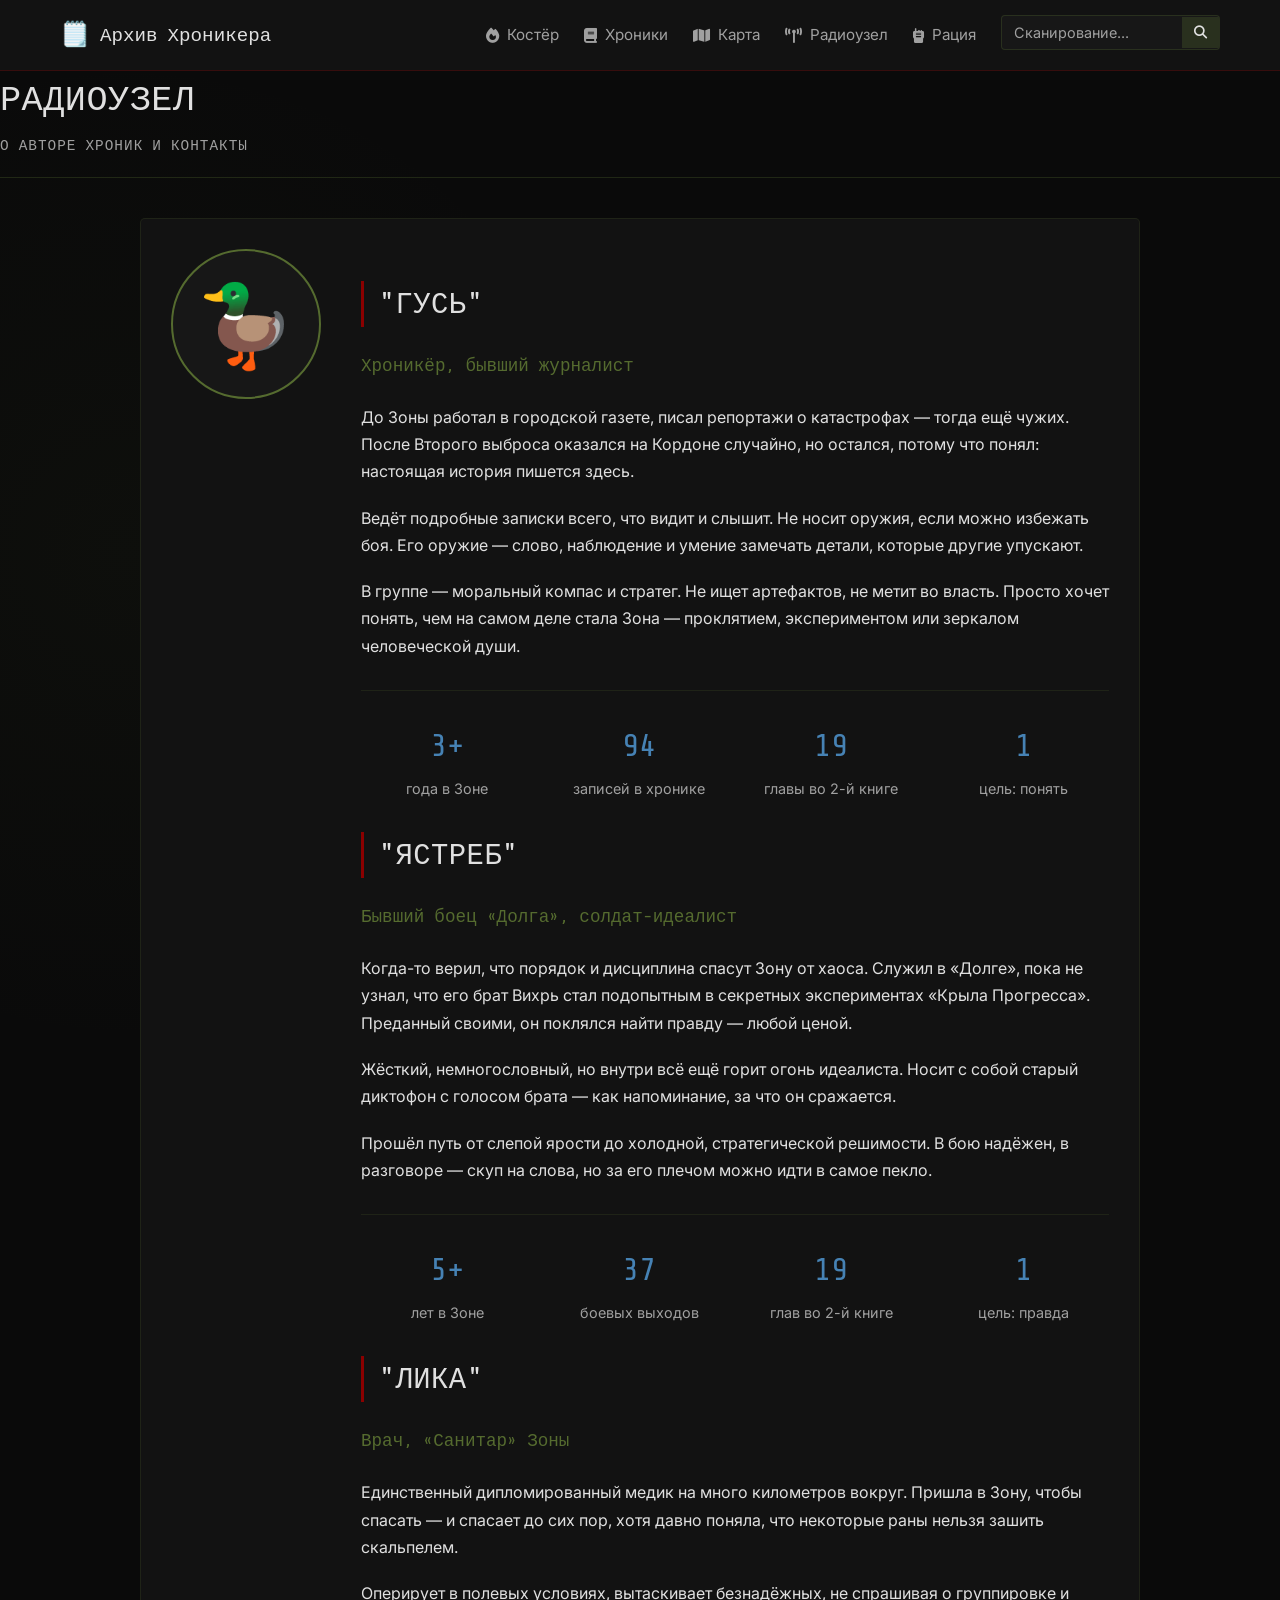
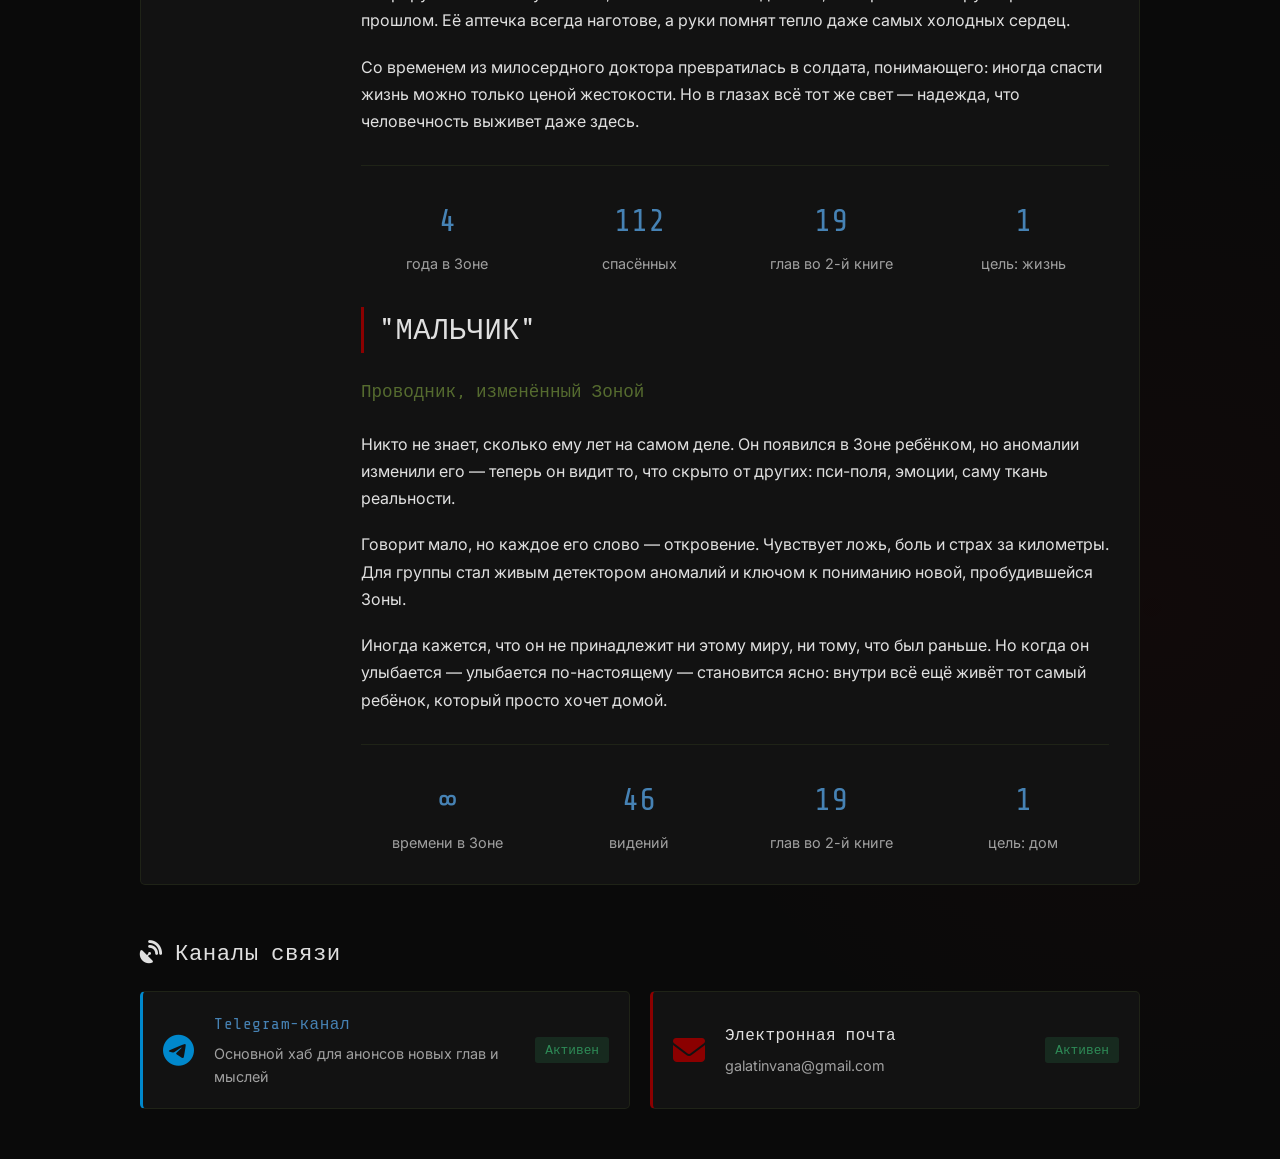
==== commit cd8b959f: "Add files via upload" ====
--- a/author.html
+++ b/author.html
@@ -51,11 +51,7 @@
             <div class="author-container">
                 <div class="author-profile">
                     <div class="author-avatar">
-                        <div class="avatar-icon">🦆</div><br><br><br><br><br><br><br><br><br><br><br><br><br><br><br>  <!-- для Гуся -->
-                        <div class="avatar-icon">🦅</div><br><br><br><br><br><br><br><br><br><br><br><br><br><br><br> <!-- для Ястреба -->
-                        <div class="avatar-icon">💉</div><br><br><br><br><br><br><br><br><br><br><br><br><br><br><br> <!-- для Лики -->
-                        <div class="avatar-icon">👦</div>  <!-- для Мальчика -->
-                        
+                        <div class="avatar-icon">🦆</div>
                     </div>
                     <div class="author-info">
                         <h2>"ГУСЬ"</h2>
